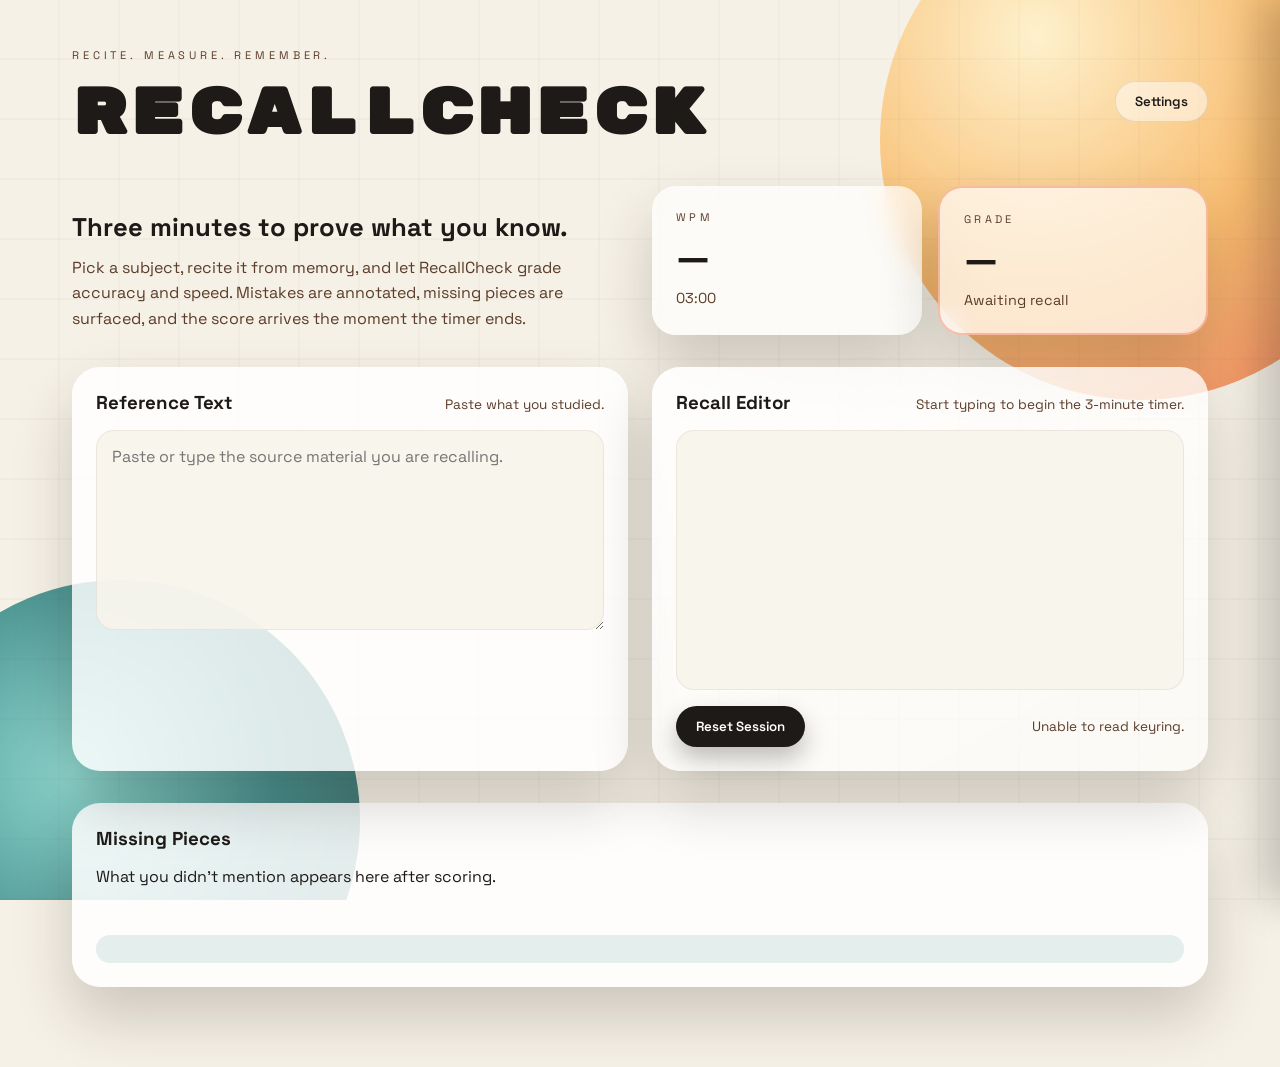
==== ui/index.html @ 9e9bcc8d "initial commit" ====
<!doctype html>
<html lang="en">
  <head>
    <meta charset="UTF-8" />
    <meta name="viewport" content="width=device-width, initial-scale=1.0" />
    <title>RecallCheck</title>
    <link rel="stylesheet" href="styles.css" />
    <link rel="preconnect" href="https://fonts.googleapis.com" />
    <link rel="preconnect" href="https://fonts.gstatic.com" crossorigin />
    <link
      href="https://fonts.googleapis.com/css2?family=Space+Grotesk:wght@300;400;500;600;700&family=Rubik+Mono+One&display=swap"
      rel="stylesheet"
    />
  </head>
  <body>
    <div class="ambient">
      <div class="orb orb--sun"></div>
      <div class="orb orb--sea"></div>
      <div class="grid"></div>
    </div>

    <main class="app">
      <header class="app__header">
        <div>
          <p class="app__kicker">Recite. Measure. Remember.</p>
          <h1 class="app__title">RecallCheck</h1>
        </div>
        <button class="ghost-button" id="settings-toggle">Settings</button>
      </header>

      <section class="hero">
        <div class="hero__intro">
          <h2>Three minutes to prove what you know.</h2>
          <p>
            Pick a subject, recite it from memory, and let RecallCheck grade accuracy
            and speed. Mistakes are annotated, missing pieces are surfaced, and the
            score arrives the moment the timer ends.
          </p>
        </div>
        <div class="hero__tiles">
          <div class="tile">
            <span class="tile__label">WPM</span>
            <span class="tile__value" id="wpm">—</span>
            <span class="tile__meta" id="timer">03:00</span>
          </div>
          <div class="tile tile--grade">
            <span class="tile__label">Grade</span>
            <span class="tile__value" id="grade">—</span>
            <span class="tile__meta" id="grade-note">Awaiting recall</span>
          </div>
        </div>
      </section>

      <section class="workspace">
        <div class="panel">
          <div class="panel__header">
            <h3>Reference Text</h3>
            <span class="panel__hint">Paste what you studied.</span>
          </div>
          <textarea
            id="reference"
            placeholder="Paste or type the source material you are recalling."
          ></textarea>
        </div>

        <div class="panel panel--editor">
          <div class="panel__header">
            <h3>Recall Editor</h3>
            <span class="panel__hint">Start typing to begin the 3-minute timer.</span>
          </div>
          <div class="editor" id="recall" contenteditable="true" spellcheck="false"></div>
          <div class="panel__footer">
            <button class="primary-button" id="start-over">Reset Session</button>
            <span class="panel__hint" id="status">Waiting for input.</span>
          </div>
        </div>
      </section>

      <section class="results">
        <div class="results__header">
          <h3>Missing Pieces</h3>
          <p>What you didn't mention appears here after scoring.</p>
        </div>
        <ul class="results__list" id="missing"></ul>
        <div class="results__notes" id="summary"></div>
      </section>
    </main>

    <div class="drawer" id="settings-drawer" aria-hidden="true">
      <div class="drawer__content">
        <div class="drawer__header">
          <h3>Settings</h3>
          <button class="ghost-button" id="settings-close">Close</button>
        </div>
        <label class="field">
          <span>OpenAI API Key</span>
          <input type="password" id="api-key" placeholder="sk-..." />
        </label>
        <button class="primary-button" id="save-key">Save API Key</button>
        <p class="drawer__note">Your key is stored securely in the system keyring.</p>
      </div>
    </div>

    <div class="modal" id="key-modal" aria-hidden="true">
      <div class="modal__content">
        <h3>Connect your OpenAI key</h3>
        <p>RecallCheck stores it in your local keyring. You can update it anytime.</p>
        <input type="password" id="api-key-modal" placeholder="sk-..." />
        <button class="primary-button" id="save-key-modal">Save Key</button>
      </div>
    </div>

    <script src="app.js"></script>
  </body>
</html>
---- ui/styles.css ----
:root {
  color-scheme: light;
  --cream: #f6f1e6;
  --ink: #1e1a18;
  --umber: #5b3c2a;
  --sunset: #f9b45b;
  --coral: #ef6b4b;
  --teal: #2a7f7d;
  --sea: #1d4d4a;
  --fog: rgba(255, 255, 255, 0.55);
  --glass: rgba(255, 255, 255, 0.68);
  --shadow: 0 30px 60px rgba(33, 24, 18, 0.2);
}

* {
  box-sizing: border-box;
}

body {
  margin: 0;
  min-height: 100vh;
  font-family: "Space Grotesk", "Fira Sans", sans-serif;
  color: var(--ink);
  background: var(--cream);
  overflow-x: hidden;
}

.ambient {
  position: fixed;
  inset: 0;
  z-index: 0;
  overflow: hidden;
  pointer-events: none;
}

.orb {
  position: absolute;
  border-radius: 50%;
  filter: blur(0px);
  opacity: 0.85;
  animation: float 12s ease-in-out infinite;
}

.orb--sun {
  width: 520px;
  height: 520px;
  top: -120px;
  right: -120px;
  background: radial-gradient(circle at 30% 30%, #fff1c8, var(--sunset), var(--coral));
}

.orb--sea {
  width: 480px;
  height: 480px;
  bottom: -160px;
  left: -120px;
  background: radial-gradient(circle at 40% 40%, #7ad0c8, var(--teal), var(--sea));
  animation-delay: -3s;
}

.grid {
  position: absolute;
  inset: 0;
  background-image: linear-gradient(transparent 96%, rgba(0, 0, 0, 0.08) 96%),
    linear-gradient(90deg, transparent 96%, rgba(0, 0, 0, 0.08) 96%);
  background-size: 60px 60px;
  opacity: 0.25;
  mix-blend-mode: multiply;
}

.app {
  position: relative;
  z-index: 1;
  max-width: 1200px;
  margin: 0 auto;
  padding: 48px 32px 80px;
  display: flex;
  flex-direction: column;
  gap: 32px;
}

.app__header {
  display: flex;
  justify-content: space-between;
  align-items: center;
}

.app__kicker {
  text-transform: uppercase;
  letter-spacing: 0.35em;
  font-size: 11px;
  margin: 0 0 12px;
  color: var(--umber);
}

.app__title {
  margin: 0;
  font-family: "Rubik Mono One", "Space Grotesk", sans-serif;
  font-size: clamp(2.6rem, 5vw, 4.6rem);
  letter-spacing: 0.06em;
}

.hero {
  display: grid;
  gap: 24px;
  grid-template-columns: repeat(auto-fit, minmax(280px, 1fr));
  align-items: center;
}

.hero__intro h2 {
  font-size: clamp(1.6rem, 2vw, 2.2rem);
  margin-bottom: 12px;
}

.hero__intro p {
  margin: 0;
  line-height: 1.6;
  color: var(--umber);
}

.hero__tiles {
  display: grid;
  grid-template-columns: repeat(auto-fit, minmax(180px, 1fr));
  gap: 16px;
}

.tile {
  background: var(--glass);
  border-radius: 24px;
  padding: 24px;
  box-shadow: var(--shadow);
  display: flex;
  flex-direction: column;
  gap: 8px;
  backdrop-filter: blur(12px);
  animation: rise 0.6s ease both;
}

.tile--grade {
  border: 2px solid rgba(239, 107, 75, 0.4);
}

.tile__label {
  text-transform: uppercase;
  font-size: 11px;
  letter-spacing: 0.3em;
  color: var(--umber);
}

.tile__value {
  font-size: 2.4rem;
  font-weight: 700;
}

.tile__meta {
  color: var(--umber);
  font-size: 0.9rem;
}

.workspace {
  display: grid;
  grid-template-columns: repeat(auto-fit, minmax(280px, 1fr));
  gap: 24px;
}

.panel {
  background: rgba(255, 255, 255, 0.82);
  border-radius: 28px;
  padding: 24px;
  display: flex;
  flex-direction: column;
  gap: 16px;
  box-shadow: var(--shadow);
  animation: fade-in 0.6s ease both;
}

.panel--editor {
  background: linear-gradient(150deg, rgba(255, 255, 255, 0.9), rgba(255, 255, 255, 0.6));
}

.panel__header {
  display: flex;
  justify-content: space-between;
  align-items: baseline;
  gap: 16px;
}

.panel__header h3 {
  margin: 0;
}

.panel__hint {
  font-size: 0.85rem;
  color: var(--umber);
}

textarea {
  border: none;
  padding: 16px;
  border-radius: 18px;
  min-height: 200px;
  font-family: "Space Grotesk", sans-serif;
  font-size: 1rem;
  background: rgba(248, 244, 236, 0.9);
  box-shadow: inset 0 0 0 1px rgba(91, 60, 42, 0.08);
  resize: vertical;
}

textarea:focus {
  outline: 2px solid rgba(42, 127, 125, 0.4);
}

.editor {
  min-height: 260px;
  padding: 18px;
  border-radius: 18px;
  background: rgba(248, 244, 236, 0.9);
  box-shadow: inset 0 0 0 1px rgba(91, 60, 42, 0.08);
  font-size: 1.05rem;
  line-height: 1.6;
  outline: none;
  white-space: pre-wrap;
}

.editor mark {
  background: rgba(239, 107, 75, 0.25);
  border-bottom: 2px solid rgba(239, 107, 75, 0.7);
  padding: 0 2px;
  position: relative;
  cursor: help;
}

.editor mark::after {
  content: attr(data-comment);
  position: absolute;
  left: 0;
  bottom: -40px;
  background: rgba(30, 26, 24, 0.9);
  color: white;
  padding: 6px 10px;
  border-radius: 10px;
  font-size: 0.75rem;
  white-space: nowrap;
  opacity: 0;
  pointer-events: none;
  transform: translateY(4px);
  transition: opacity 0.2s ease, transform 0.2s ease;
  z-index: 2;
}

.editor mark:hover::after {
  opacity: 1;
  transform: translateY(0);
}

.panel__footer {
  display: flex;
  justify-content: space-between;
  align-items: center;
}

.primary-button,
.ghost-button {
  border: none;
  padding: 12px 20px;
  border-radius: 999px;
  font-weight: 600;
  cursor: pointer;
  transition: transform 0.2s ease, box-shadow 0.2s ease;
  font-family: "Space Grotesk", sans-serif;
}

.primary-button {
  background: var(--ink);
  color: white;
  box-shadow: 0 12px 24px rgba(0, 0, 0, 0.25);
}

.primary-button:hover,
.ghost-button:hover {
  transform: translateY(-2px);
}

.ghost-button {
  background: rgba(255, 255, 255, 0.5);
  color: var(--ink);
  box-shadow: inset 0 0 0 1px rgba(30, 26, 24, 0.1);
}

.results {
  background: rgba(255, 255, 255, 0.86);
  border-radius: 28px;
  padding: 24px;
  box-shadow: var(--shadow);
  display: flex;
  flex-direction: column;
  gap: 16px;
}

.results__header h3 {
  margin: 0 0 6px;
}

.results__list {
  list-style: none;
  margin: 0;
  padding: 0;
  display: grid;
  gap: 12px;
}

.results__list li {
  padding: 12px 16px;
  border-radius: 16px;
  background: rgba(255, 243, 224, 0.7);
  border-left: 4px solid var(--coral);
}

.results__notes {
  background: rgba(42, 127, 125, 0.12);
  padding: 14px 18px;
  border-radius: 16px;
  color: var(--sea);
  font-weight: 600;
}

.drawer {
  position: fixed;
  top: 0;
  right: 0;
  bottom: 0;
  width: 340px;
  background: rgba(255, 255, 255, 0.95);
  transform: translateX(100%);
  transition: transform 0.3s ease;
  box-shadow: -20px 0 40px rgba(0, 0, 0, 0.2);
  z-index: 10;
}

.drawer.open {
  transform: translateX(0);
}

.drawer__content {
  padding: 32px;
  display: flex;
  flex-direction: column;
  gap: 16px;
}

.drawer__header {
  display: flex;
  justify-content: space-between;
  align-items: center;
}

.drawer__note {
  font-size: 0.85rem;
  color: var(--umber);
}

.field {
  display: flex;
  flex-direction: column;
  gap: 8px;
}

.field input {
  padding: 12px 16px;
  border-radius: 16px;
  border: 1px solid rgba(30, 26, 24, 0.1);
  font-family: "Space Grotesk", sans-serif;
}

.modal {
  position: fixed;
  inset: 0;
  background: rgba(30, 26, 24, 0.5);
  display: flex;
  align-items: center;
  justify-content: center;
  opacity: 0;
  pointer-events: none;
  transition: opacity 0.2s ease;
  z-index: 20;
}

.modal.open {
  opacity: 1;
  pointer-events: all;
}

.modal__content {
  background: white;
  padding: 32px;
  border-radius: 24px;
  width: min(360px, 90vw);
  display: flex;
  flex-direction: column;
  gap: 12px;
}

.modal__content input {
  padding: 12px 16px;
  border-radius: 16px;
  border: 1px solid rgba(30, 26, 24, 0.1);
  font-family: "Space Grotesk", sans-serif;
}

@keyframes float {
  0%,
  100% {
    transform: translateY(0px);
  }
  50% {
    transform: translateY(20px);
  }
}

@keyframes rise {
  from {
    transform: translateY(12px);
    opacity: 0;
  }
  to {
    transform: translateY(0);
    opacity: 1;
  }
}

@keyframes fade-in {
  from {
    opacity: 0;
  }
  to {
    opacity: 1;
  }
}

@media (max-width: 900px) {
  .app {
    padding: 32px 20px 64px;
  }

  .panel__footer {
    flex-direction: column;
    align-items: flex-start;
    gap: 12px;
  }
}
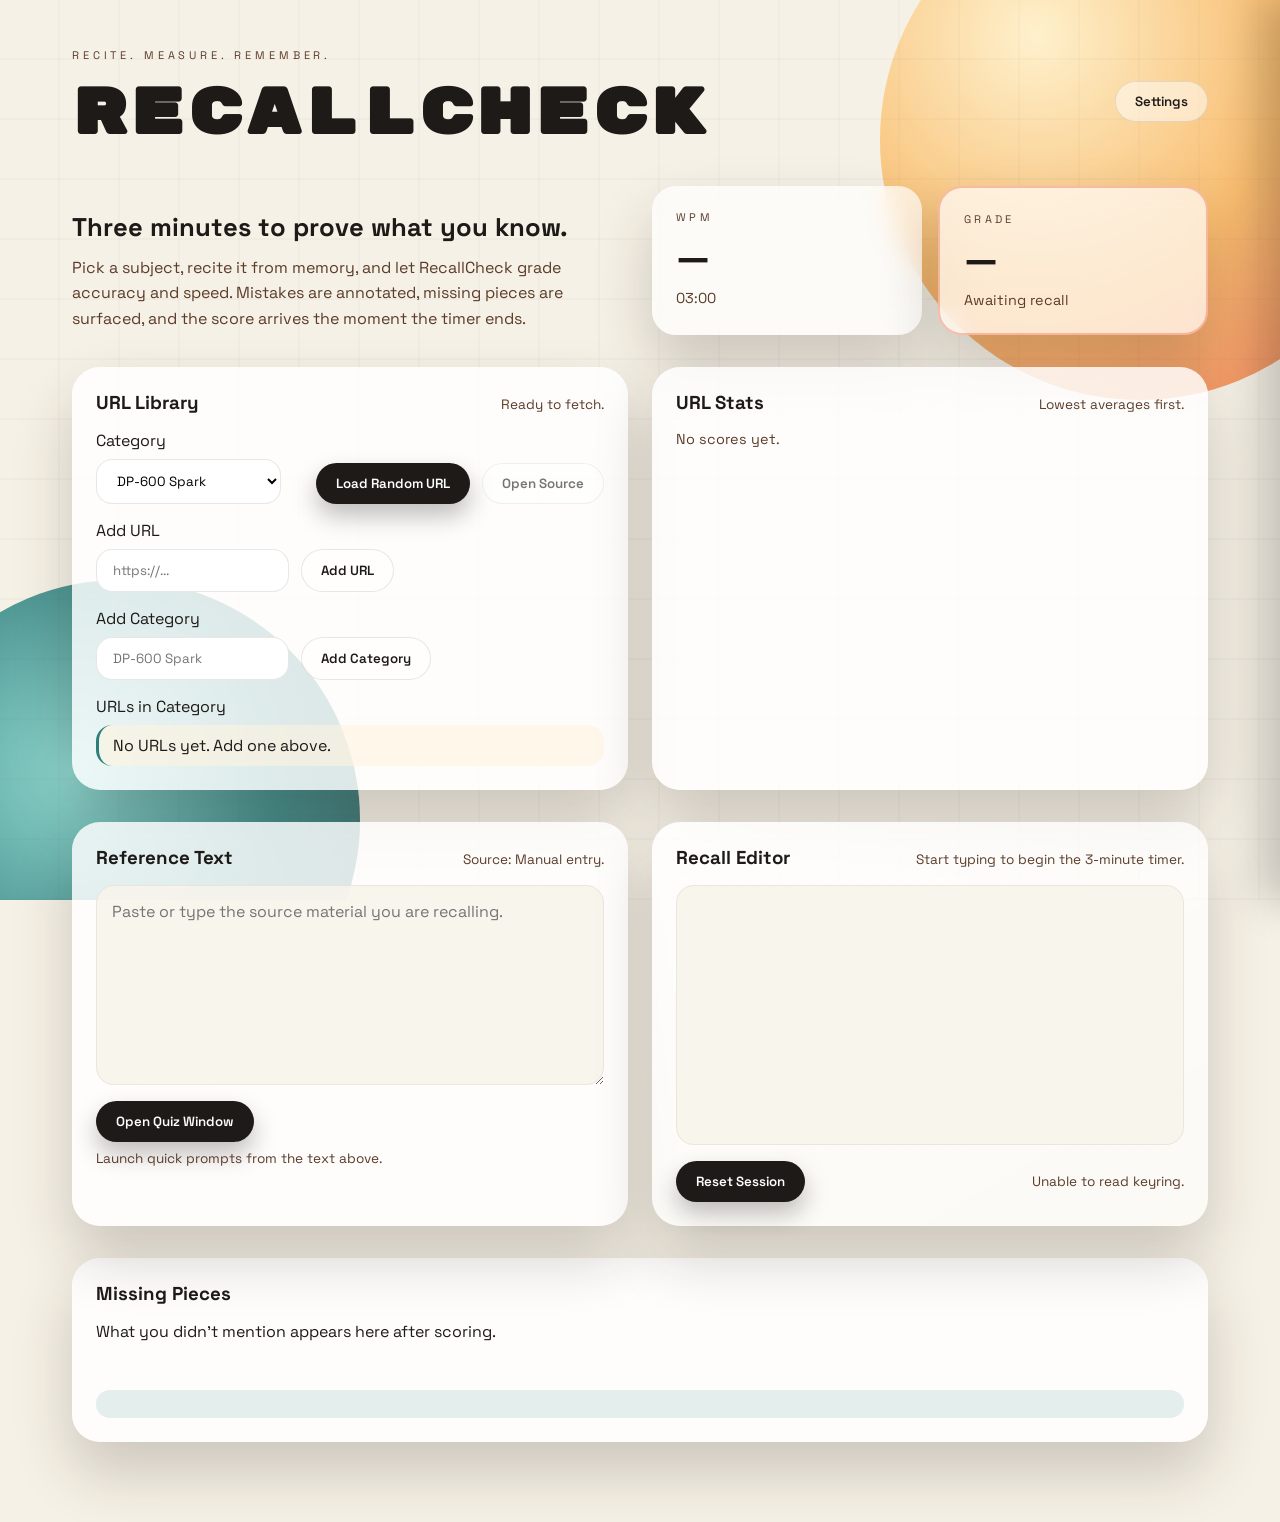
==== commit 1b3e21cd: "add support for loading URL's and add bump version" ====
--- a/ui/index.html
+++ b/ui/index.html
@@ -51,16 +51,65 @@
         </div>
       </section>
 
+      <section class="library">
+        <div class="panel">
+          <div class="panel__header">
+            <h3>URL Library</h3>
+            <span class="panel__hint" id="url-status">Ready to fetch.</span>
+          </div>
+          <div class="library__row">
+            <label class="field">
+              <span>Category</span>
+              <select id="url-category"></select>
+            </label>
+            <div class="library__actions">
+              <button class="primary-button" id="load-random-url">Load Random URL</button>
+              <button class="ghost-button" id="open-source">Open Source</button>
+            </div>
+          </div>
+          <label class="field">
+            <span>Add URL</span>
+            <div class="inline-field">
+              <input type="text" id="url-input" placeholder="https://..." />
+              <button class="ghost-button" id="add-url">Add URL</button>
+            </div>
+          </label>
+          <label class="field">
+            <span>Add Category</span>
+            <div class="inline-field">
+              <input type="text" id="category-input" placeholder="DP-600 Spark" />
+              <button class="ghost-button" id="add-category">Add Category</button>
+            </div>
+          </label>
+          <div class="field">
+            <span>URLs in Category</span>
+            <ul class="url-list" id="url-list"></ul>
+          </div>
+        </div>
+
+        <div class="panel">
+          <div class="panel__header">
+            <h3>URL Stats</h3>
+            <span class="panel__hint">Lowest averages first.</span>
+          </div>
+          <div class="stats" id="url-stats"></div>
+        </div>
+      </section>
+
       <section class="workspace">
         <div class="panel">
           <div class="panel__header">
             <h3>Reference Text</h3>
-            <span class="panel__hint">Paste what you studied.</span>
+            <span class="panel__hint" id="reference-source">Source: Manual entry.</span>
           </div>
           <textarea
             id="reference"
             placeholder="Paste or type the source material you are recalling."
           ></textarea>
+          <div class="panel__footer panel__footer--stack">
+            <button class="primary-button" id="open-quiz">Open Quiz Window</button>
+            <span class="panel__hint">Launch quick prompts from the text above.</span>
+          </div>
         </div>
 
         <div class="panel panel--editor">
--- a/ui/styles.css
+++ b/ui/styles.css
@@ -259,6 +259,12 @@
   align-items: center;
 }
 
+.panel__footer--stack {
+  flex-direction: column;
+  align-items: flex-start;
+  gap: 8px;
+}
+
 .primary-button,
 .ghost-button {
   border: none;
@@ -268,6 +274,13 @@
   cursor: pointer;
   transition: transform 0.2s ease, box-shadow 0.2s ease;
   font-family: "Space Grotesk", sans-serif;
+}
+
+.primary-button:disabled,
+.ghost-button:disabled {
+  opacity: 0.6;
+  cursor: not-allowed;
+  transform: none;
 }
 
 .primary-button {
@@ -372,6 +385,104 @@
   font-family: "Space Grotesk", sans-serif;
 }
 
+.field select {
+  padding: 12px 16px;
+  border-radius: 16px;
+  border: 1px solid rgba(30, 26, 24, 0.1);
+  font-family: "Space Grotesk", sans-serif;
+  background: white;
+}
+
+.library {
+  display: grid;
+  grid-template-columns: repeat(auto-fit, minmax(280px, 1fr));
+  gap: 24px;
+}
+
+.library__row {
+  display: flex;
+  flex-wrap: wrap;
+  gap: 16px;
+  align-items: flex-end;
+  justify-content: space-between;
+}
+
+.library__actions {
+  display: flex;
+  flex-wrap: wrap;
+  gap: 12px;
+}
+
+.inline-field {
+  display: flex;
+  gap: 12px;
+  flex-wrap: wrap;
+}
+
+.url-list {
+  list-style: none;
+  margin: 0;
+  padding: 0;
+  display: grid;
+  gap: 10px;
+}
+
+.url-list li {
+  display: flex;
+  align-items: center;
+  justify-content: space-between;
+  gap: 12px;
+  padding: 10px 14px;
+  border-radius: 16px;
+  background: rgba(255, 243, 224, 0.6);
+  border-left: 3px solid var(--teal);
+}
+
+.url-list button {
+  border: none;
+  background: rgba(239, 107, 75, 0.15);
+  color: var(--ink);
+  padding: 6px 12px;
+  border-radius: 999px;
+  cursor: pointer;
+  font-family: "Space Grotesk", sans-serif;
+}
+
+.stats {
+  display: grid;
+  gap: 12px;
+}
+
+.stats__empty {
+  font-size: 0.9rem;
+  color: var(--umber);
+}
+
+.stats__table {
+  width: 100%;
+  border-collapse: collapse;
+  font-size: 0.9rem;
+}
+
+.stats__table th,
+.stats__table td {
+  text-align: left;
+  padding: 8px 10px;
+  border-bottom: 1px solid rgba(30, 26, 24, 0.08);
+}
+
+.stats__table th {
+  text-transform: uppercase;
+  letter-spacing: 0.2em;
+  font-size: 0.7rem;
+  color: var(--umber);
+}
+
+.stats__url {
+  font-weight: 600;
+  word-break: break-all;
+}
+
 .modal {
   position: fixed;
   inset: 0;
@@ -407,6 +518,198 @@
   font-family: "Space Grotesk", sans-serif;
 }
 
+.quiz-body {
+  background: #f5efe5;
+  color: var(--ink);
+  overflow-x: hidden;
+}
+
+.quiz-ambient {
+  position: fixed;
+  inset: 0;
+  pointer-events: none;
+  overflow: hidden;
+  z-index: 0;
+}
+
+.quiz-orb {
+  position: absolute;
+  border-radius: 50%;
+  opacity: 0.7;
+  filter: blur(0px);
+  animation: float 10s ease-in-out infinite;
+}
+
+.quiz-orb--glow {
+  width: 420px;
+  height: 420px;
+  top: -120px;
+  left: -100px;
+  background: radial-gradient(circle at 30% 30%, #fff3cf, var(--sunset), var(--coral));
+}
+
+.quiz-orb--ember {
+  width: 360px;
+  height: 360px;
+  bottom: -140px;
+  right: -80px;
+  background: radial-gradient(circle at 40% 40%, #b2e1d8, var(--teal), var(--sea));
+  animation-delay: -4s;
+}
+
+.quiz-spark {
+  position: absolute;
+  inset: 0;
+  background-image: linear-gradient(transparent 94%, rgba(30, 26, 24, 0.08) 94%),
+    linear-gradient(90deg, transparent 94%, rgba(30, 26, 24, 0.08) 94%);
+  background-size: 80px 80px;
+  opacity: 0.2;
+}
+
+.quiz {
+  position: relative;
+  z-index: 1;
+  max-width: 900px;
+  margin: 0 auto;
+  padding: 48px 32px 64px;
+  display: flex;
+  flex-direction: column;
+  gap: 28px;
+}
+
+.quiz__header {
+  display: grid;
+  grid-template-columns: minmax(240px, 1.2fr) minmax(220px, 0.8fr);
+  gap: 24px;
+  align-items: start;
+}
+
+.quiz__kicker {
+  text-transform: uppercase;
+  letter-spacing: 0.35em;
+  font-size: 11px;
+  margin: 0 0 8px;
+  color: var(--umber);
+}
+
+.quiz__title {
+  margin: 0;
+  font-family: "Rubik Mono One", "Space Grotesk", sans-serif;
+  font-size: clamp(2rem, 4vw, 3.4rem);
+}
+
+.quiz__subtitle {
+  margin: 10px 0 0;
+  color: var(--umber);
+  line-height: 1.5;
+}
+
+.quiz__stats {
+  display: grid;
+  gap: 16px;
+}
+
+.quiz__stat {
+  background: rgba(255, 255, 255, 0.8);
+  border-radius: 22px;
+  padding: 18px;
+  box-shadow: var(--shadow);
+  display: flex;
+  flex-direction: column;
+  gap: 6px;
+}
+
+.quiz__label {
+  text-transform: uppercase;
+  font-size: 11px;
+  letter-spacing: 0.3em;
+  color: var(--umber);
+}
+
+.quiz__value {
+  font-size: 2rem;
+  font-weight: 700;
+}
+
+.quiz__delta {
+  font-size: 0.9rem;
+  color: var(--teal);
+}
+
+.quiz__delta.is-negative {
+  color: var(--coral);
+}
+
+.quiz__meter {
+  height: 8px;
+  border-radius: 999px;
+  background: rgba(30, 26, 24, 0.08);
+  overflow: hidden;
+}
+
+.quiz__meter-bar {
+  height: 100%;
+  width: 0%;
+  background: linear-gradient(90deg, var(--teal), var(--sunset));
+  transition: width 0.4s ease;
+}
+
+.quiz__card {
+  background: linear-gradient(130deg, rgba(255, 255, 255, 0.9), rgba(255, 255, 255, 0.65));
+  border-radius: 28px;
+  padding: 24px;
+  box-shadow: var(--shadow);
+  display: flex;
+  flex-direction: column;
+  gap: 12px;
+}
+
+.quiz__card.is-fresh {
+  animation: quiz-rise 0.5s ease;
+}
+
+.quiz__prompt {
+  font-size: 1.35rem;
+  font-weight: 600;
+  line-height: 1.6;
+}
+
+.quiz__meta {
+  color: var(--umber);
+  font-size: 0.9rem;
+  line-height: 1.4;
+}
+
+.quiz__input {
+  background: rgba(255, 255, 255, 0.86);
+  border-radius: 28px;
+  padding: 24px;
+  box-shadow: var(--shadow);
+  display: flex;
+  flex-direction: column;
+  gap: 12px;
+}
+
+.quiz__input textarea {
+  min-height: 120px;
+  font-size: 1.05rem;
+}
+
+.quiz__actions {
+  display: flex;
+  flex-wrap: wrap;
+  gap: 12px;
+}
+
+.quiz__feedback {
+  background: rgba(42, 127, 125, 0.12);
+  color: var(--sea);
+  padding: 12px 16px;
+  border-radius: 16px;
+  font-weight: 600;
+  min-height: 24px;
+}
+
 @keyframes float {
   0%,
   100% {
@@ -437,6 +740,17 @@
   }
 }
 
+@keyframes quiz-rise {
+  from {
+    transform: translateY(12px);
+    opacity: 0;
+  }
+  to {
+    transform: translateY(0);
+    opacity: 1;
+  }
+}
+
 @media (max-width: 900px) {
   .app {
     padding: 32px 20px 64px;
@@ -447,4 +761,12 @@
     align-items: flex-start;
     gap: 12px;
   }
-}
+
+  .quiz {
+    padding: 32px 20px 56px;
+  }
+
+  .quiz__header {
+    grid-template-columns: 1fr;
+  }
+}
